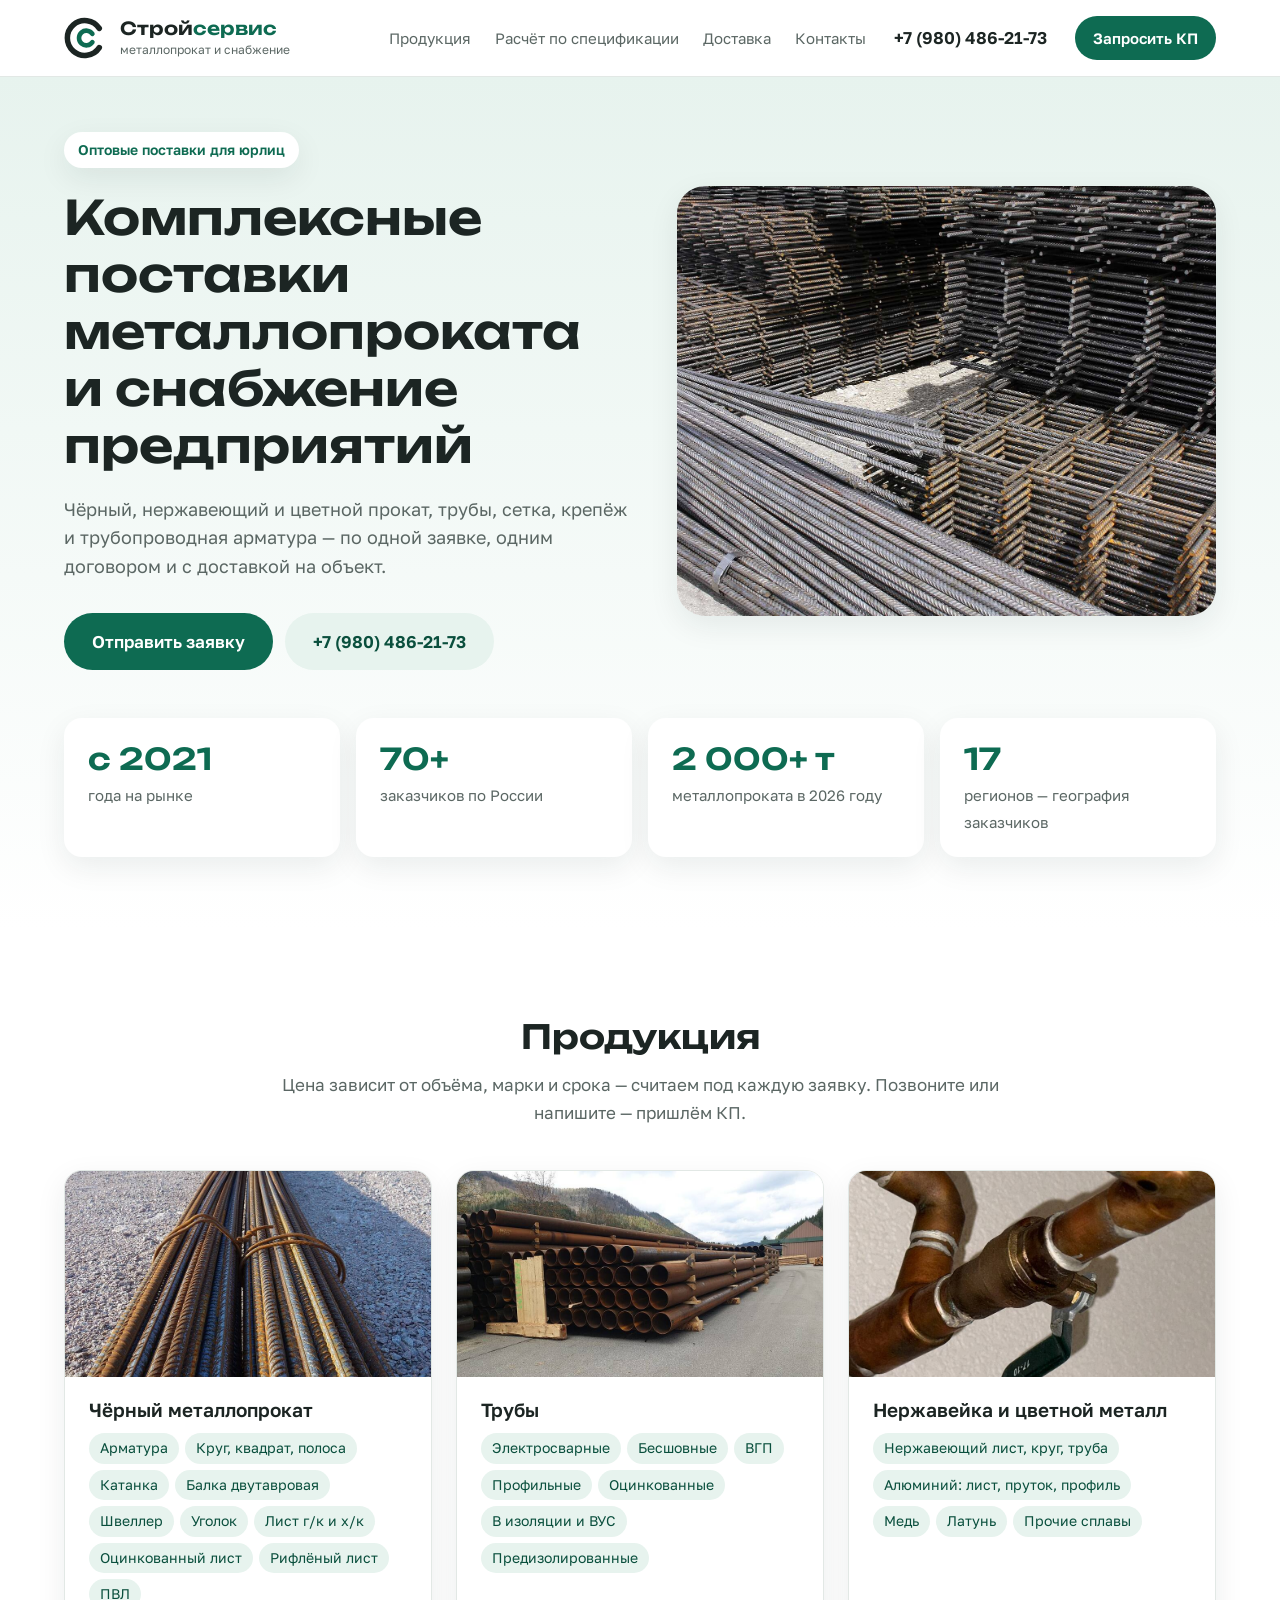
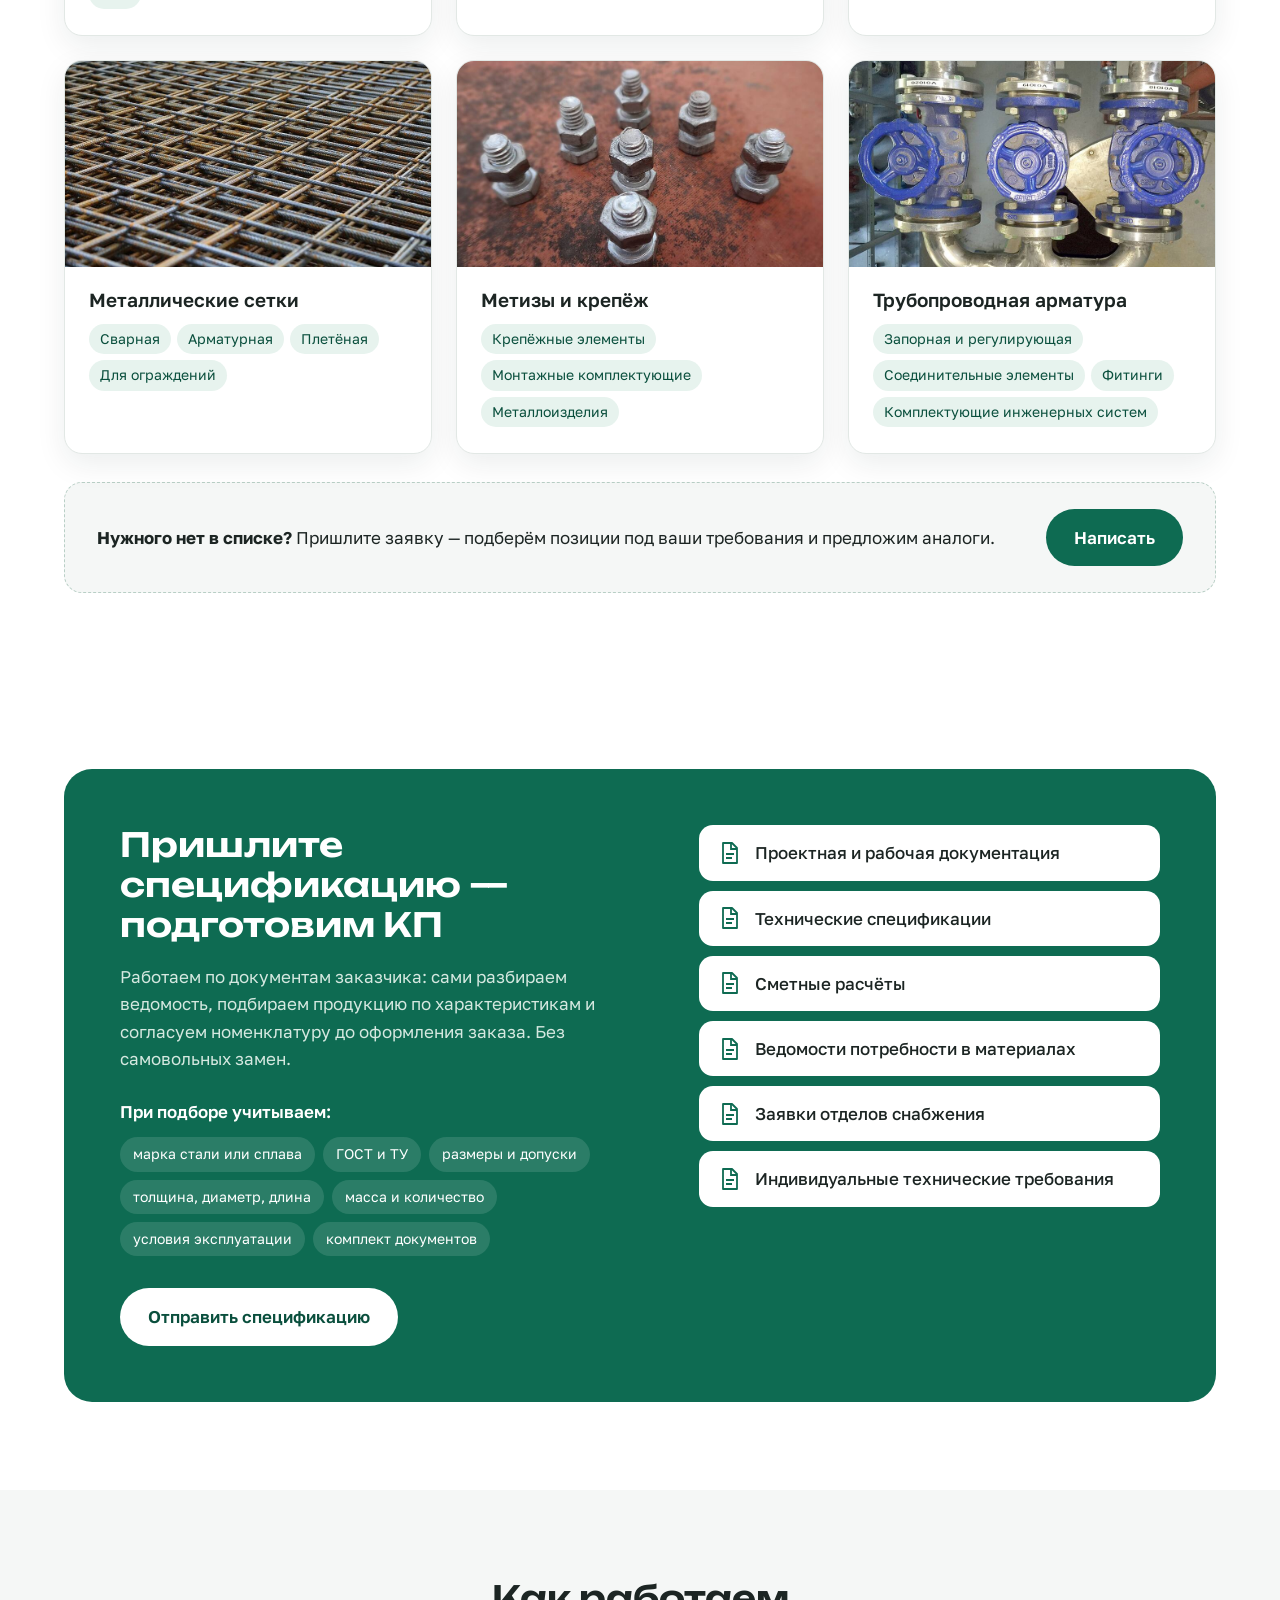
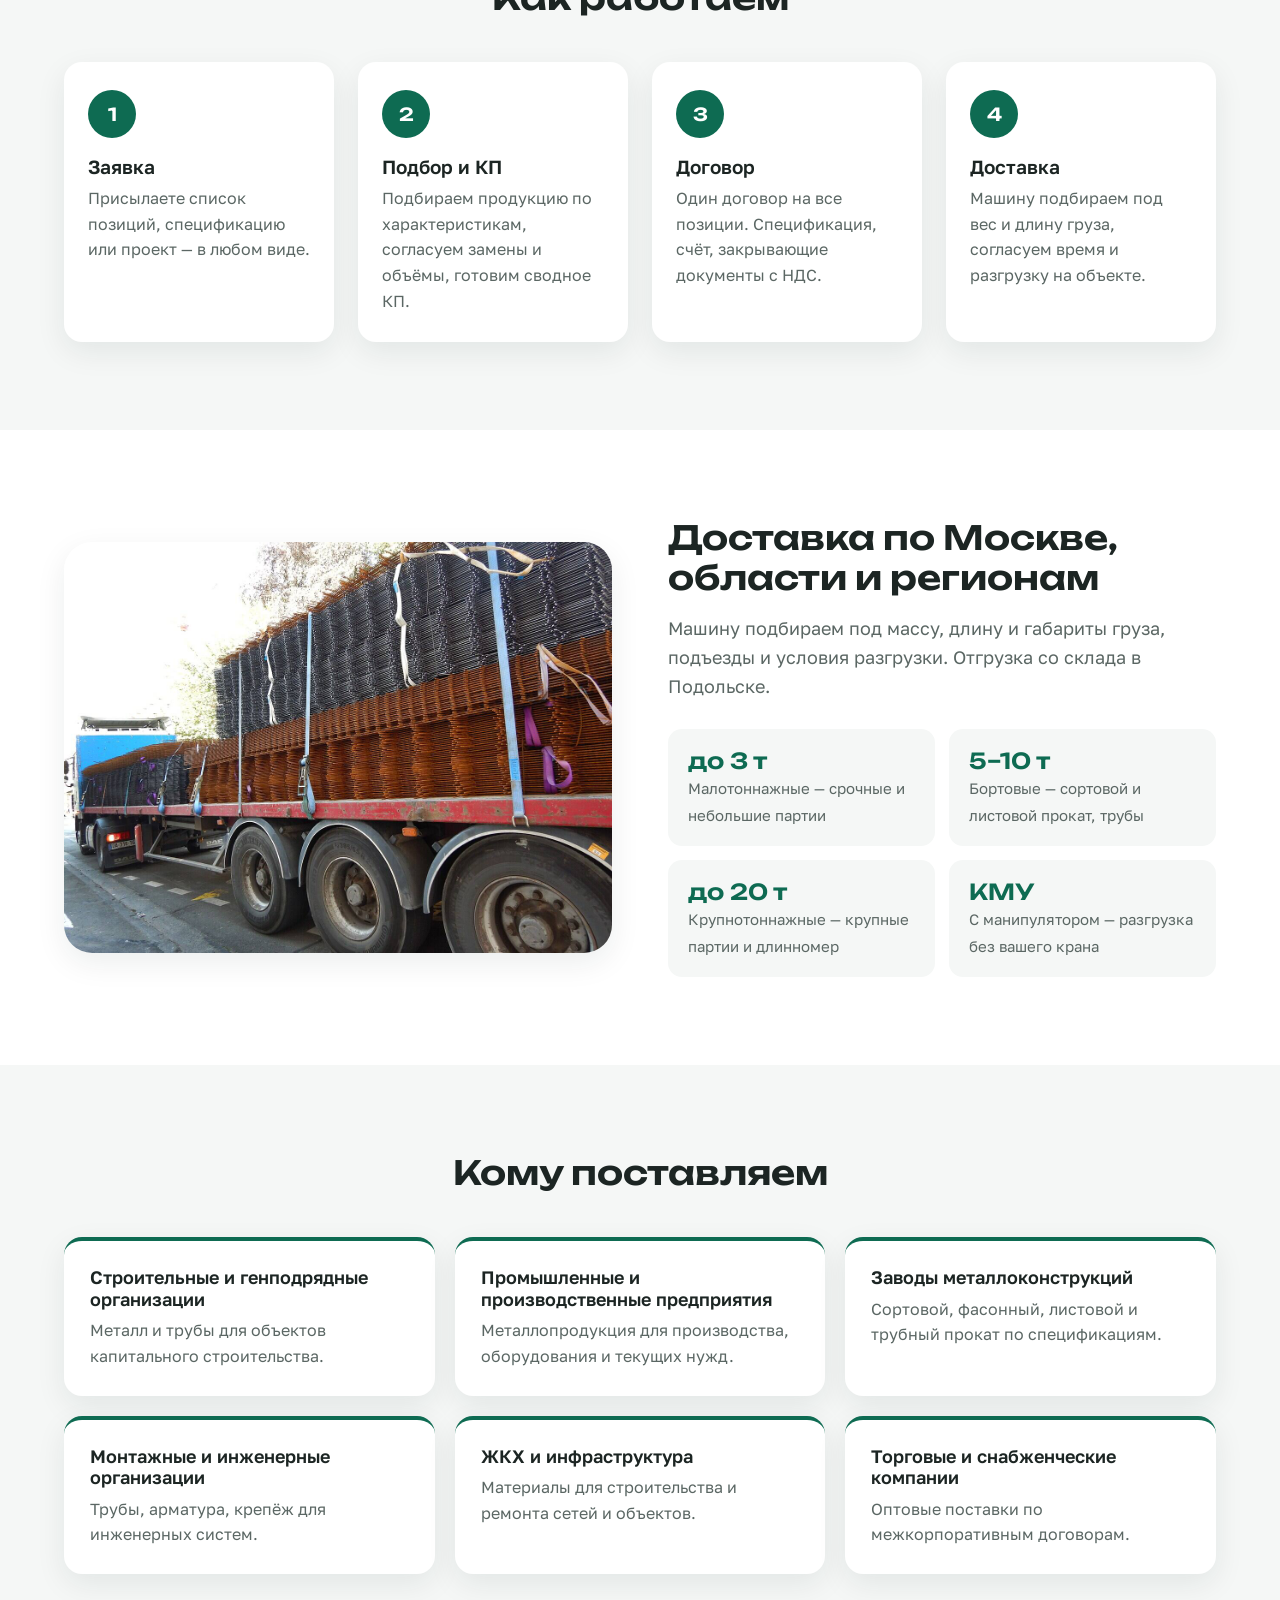
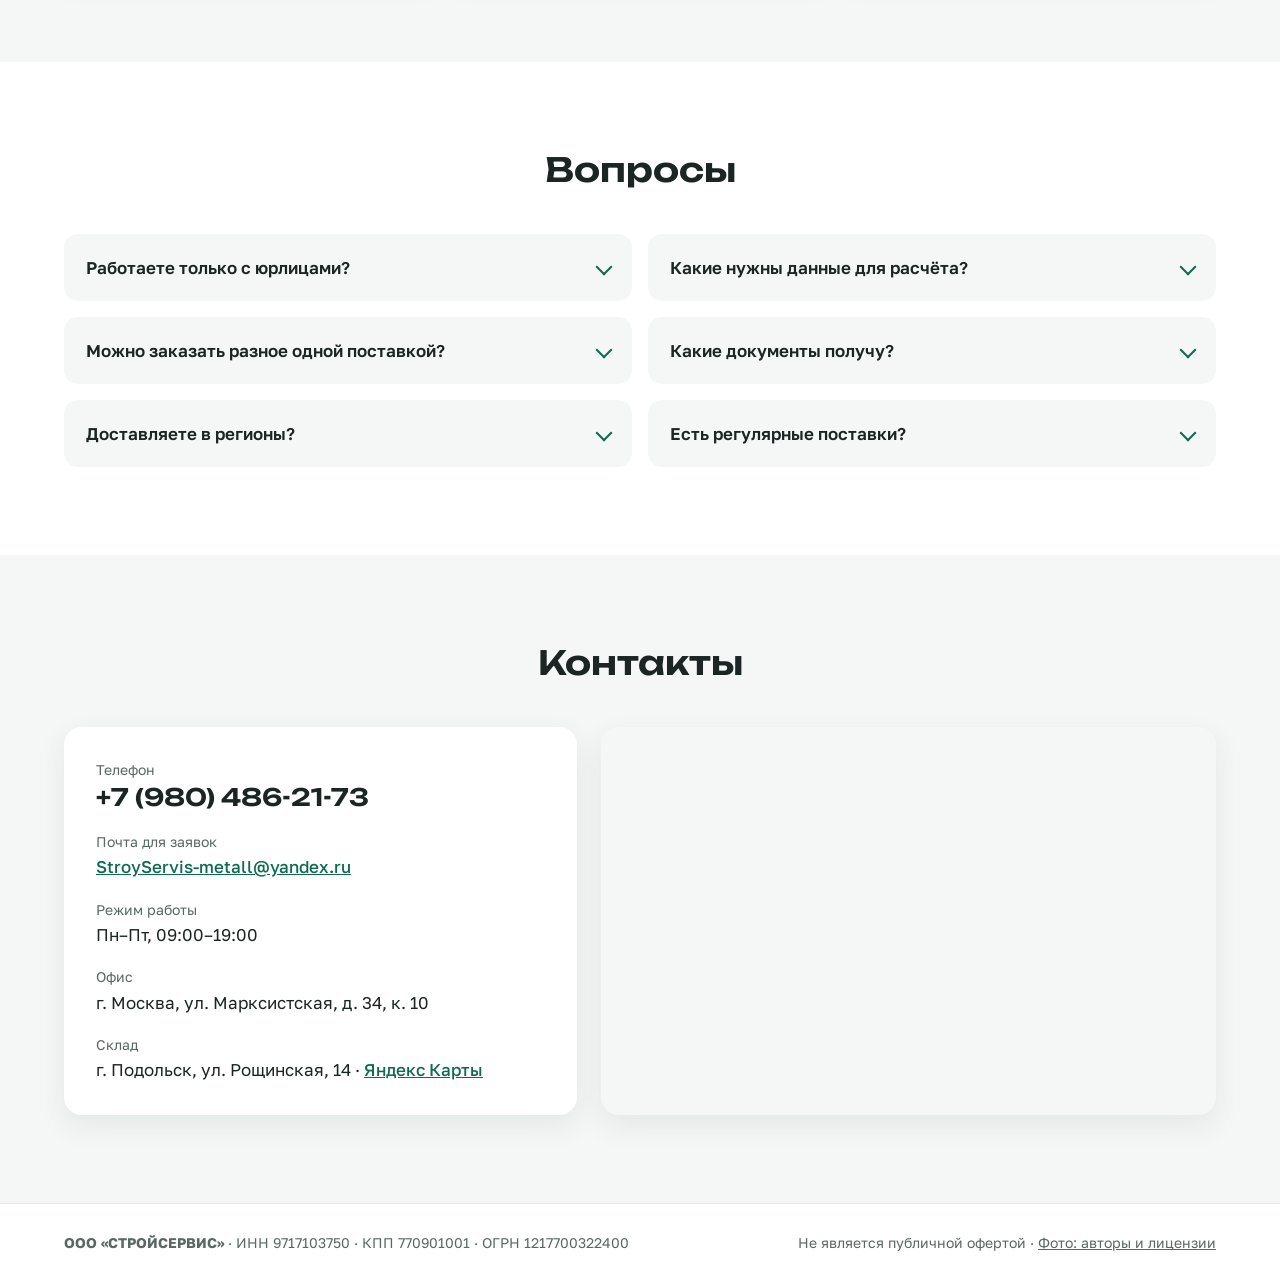
==== index.html @ 0dcf2a74 "Превью: заголовок «Комплексные поставки…»" ====
<!doctype html>
<html lang="ru">
<head>
<meta charset="utf-8">
<meta name="viewport" content="width=device-width, initial-scale=1">
<title>Стройсервис — комплексные поставки металлопроката для предприятий</title>
<meta name="robots" content="noindex, nofollow">
<meta name="description" content="ООО «Стройсервис»: оптовые поставки металлопроката, труб, металлоизделий и трубопроводной арматуры для строительных и промышленных предприятий. Москва и регионы.">
<meta property="og:type" content="website">
<meta property="og:site_name" content="Стройсервис">
<meta property="og:title" content="Стройсервис — комплексные поставки металлопроката и снабжение предприятий">
<meta property="og:description" content="Прокат, трубы, сетка, крепёж и трубопроводная арматура для юрлиц. Одним договором, с доставкой.">
<meta property="og:url" content="https://stroyservice-ru.github.io/">
<meta property="og:image" content="https://stroyservice-ru.github.io/img/og.jpg?v=91aa6e5f">
<meta property="og:image:width" content="1200">
<meta property="og:image:height" content="630">
<meta name="twitter:card" content="summary_large_image">
<link rel="icon" href="favicon.svg?v=4ffc2f1a" type="image/svg+xml">
<link rel="preconnect" href="https://fonts.googleapis.com">
<link rel="preconnect" href="https://fonts.gstatic.com" crossorigin>
<link href="https://fonts.googleapis.com/css2?family=Unbounded:wght@500;600;700&family=Golos+Text:wght@400;500;600&display=swap" rel="stylesheet">
<link rel="stylesheet" href="style.css?v=52bc9fd4">
</head>
<body>
<header class="top">
  <div class="wrap top-in">
    <a class="logo" href="#" aria-label="Стройсервис">
      <svg class="logo-mark" viewBox="0 0 48 48" aria-hidden="true"><g fill="none" stroke-linecap="round"><path stroke="#1c2523" stroke-width="6" d="M38.5 13.5A19 19 0 1 0 38.5 34.5"/><path stroke="#0e6b52" stroke-width="5" d="M31 19.5A8 8 0 1 0 31 28.5"/></g></svg>
      <span class="logo-txt">Строй<em>сервис</em><small>металлопрокат и снабжение</small></span>
    </a>
    <nav class="menu">
      <a href="#catalog">Продукция</a><a href="#spec">Расчёт по спецификации</a>
      <a href="#delivery">Доставка</a><a href="#contacts">Контакты</a>
    </nav>
    <a class="top-tel" href="tel:+79804862173">+7 (980) 486-21-73</a>
    <a class="pill" href="mailto:StroyServis-metall@yandex.ru?subject=%D0%97%D0%B0%D1%8F%D0%B2%D0%BA%D0%B0">Запросить КП</a>
  </div>
</header>
<main>
<section class="hero">
  <div class="wrap hero-in">
    <div class="hero-txt">
      <span class="badge">Оптовые поставки для юрлиц</span>
      <h1>Комплексные поставки металлопроката и&nbsp;снабжение предприятий</h1>
      <p class="lead">Чёрный, нержавеющий и цветной прокат, трубы, сетка, крепёж и трубопроводная арматура —
      по одной заявке, одним договором и с доставкой на объект.</p>
      <div class="cta">
        <a class="btn" href="mailto:StroyServis-metall@yandex.ru?subject=%D0%97%D0%B0%D1%8F%D0%B2%D0%BA%D0%B0">Отправить заявку</a>
        <a class="btn alt" href="tel:+79804862173">+7 (980) 486-21-73</a>
      </div>
    </div>
    <div class="hero-pic" style="background-image:url('img/hero.jpg?v=49f546a7')"></div>
  </div>
  <div class="wrap"><ul class="stats"><li><b>с 2021</b><span>года на рынке</span></li><li><b>70+</b><span>заказчиков по России</span></li><li><b>2 000+ т</b><span>металлопроката в 2026 году</span></li><li><b>17</b><span>регионов — география заказчиков</span></li></ul></div>
</section>
<section class="sec" id="catalog">
  <div class="wrap">
    <div class="head-c"><h2>Продукция</h2>
    <p>Цена зависит от объёма, марки и срока — считаем под каждую заявку. Позвоните или напишите — пришлём КП.</p></div>
    <div class="cards"><article class="card">
      <div class="card-pic" style="background-image:url('img/c-black.jpg?v=7d3b53fc')"></div>
      <div class="card-body"><h3>Чёрный металлопрокат</h3><ul><li>Арматура</li><li>Круг, квадрат, полоса</li><li>Катанка</li><li>Балка двутавровая</li><li>Швеллер</li><li>Уголок</li><li>Лист г/к и х/к</li><li>Оцинкованный лист</li><li>Рифлёный лист</li><li>ПВЛ</li></ul></div>
    </article><article class="card">
      <div class="card-pic" style="background-image:url('img/c-pipe.jpg?v=0b0b3c51')"></div>
      <div class="card-body"><h3>Трубы</h3><ul><li>Электросварные</li><li>Бесшовные</li><li>ВГП</li><li>Профильные</li><li>Оцинкованные</li><li>В изоляции и ВУС</li><li>Предизолированные</li></ul></div>
    </article><article class="card">
      <div class="card-pic" style="background-image:url('img/c-inox.jpg?v=9168c365')"></div>
      <div class="card-body"><h3>Нержавейка и цветной металл</h3><ul><li>Нержавеющий лист, круг, труба</li><li>Алюминий: лист, пруток, профиль</li><li>Медь</li><li>Латунь</li><li>Прочие сплавы</li></ul></div>
    </article><article class="card">
      <div class="card-pic" style="background-image:url('img/c-mesh.jpg?v=5ff40beb')"></div>
      <div class="card-body"><h3>Металлические сетки</h3><ul><li>Сварная</li><li>Арматурная</li><li>Плетёная</li><li>Для ограждений</li></ul></div>
    </article><article class="card">
      <div class="card-pic" style="background-image:url('img/c-bolt.jpg?v=a16e1aef')"></div>
      <div class="card-body"><h3>Метизы и крепёж</h3><ul><li>Крепёжные элементы</li><li>Монтажные комплектующие</li><li>Металлоизделия</li></ul></div>
    </article><article class="card">
      <div class="card-pic" style="background-image:url('img/c-valve.jpg?v=7ba234da')"></div>
      <div class="card-body"><h3>Трубопроводная арматура</h3><ul><li>Запорная и регулирующая</li><li>Соединительные элементы</li><li>Фитинги</li><li>Комплектующие инженерных систем</li></ul></div>
    </article></div>
    <div class="more">
      <p><b>Нужного нет в списке?</b> Пришлите заявку — подберём позиции под ваши требования и предложим аналоги.</p>
      <a class="btn" href="mailto:StroyServis-metall@yandex.ru?subject=%D0%97%D0%B0%D1%8F%D0%B2%D0%BA%D0%B0">Написать</a>
    </div>
  </div>
</section>
<section class="sec" id="spec">
  <div class="wrap">
    <div class="panel">
      <div class="panel-txt">
        <h2>Пришлите спецификацию — подготовим КП</h2>
        <p>Работаем по документам заказчика: сами разбираем ведомость, подбираем продукцию по характеристикам
        и согласуем номенклатуру до оформления заказа. Без самовольных замен.</p>
        <p class="tags-t">При подборе учитываем:</p>
        <div class="tags"><span>марка стали или сплава</span><span>ГОСТ и ТУ</span><span>размеры и допуски</span><span>толщина, диаметр, длина</span><span>масса и количество</span><span>условия эксплуатации</span><span>комплект документов</span></div>
        <a class="btn light" href="mailto:StroyServis-metall@yandex.ru?subject=%D0%97%D0%B0%D1%8F%D0%B2%D0%BA%D0%B0">Отправить спецификацию</a>
      </div>
      <ul class="docs"><li><svg viewBox="0 0 24 24" aria-hidden="true"><path d="M6 2h9l5 5v15H6z" fill="none" stroke="currentColor" stroke-width="1.8" stroke-linejoin="round"/><path d="M14 2v6h6M9 13h8M9 17h6" fill="none" stroke="currentColor" stroke-width="1.8"/></svg><span>Проектная и рабочая документация</span></li><li><svg viewBox="0 0 24 24" aria-hidden="true"><path d="M6 2h9l5 5v15H6z" fill="none" stroke="currentColor" stroke-width="1.8" stroke-linejoin="round"/><path d="M14 2v6h6M9 13h8M9 17h6" fill="none" stroke="currentColor" stroke-width="1.8"/></svg><span>Технические спецификации</span></li><li><svg viewBox="0 0 24 24" aria-hidden="true"><path d="M6 2h9l5 5v15H6z" fill="none" stroke="currentColor" stroke-width="1.8" stroke-linejoin="round"/><path d="M14 2v6h6M9 13h8M9 17h6" fill="none" stroke="currentColor" stroke-width="1.8"/></svg><span>Сметные расчёты</span></li><li><svg viewBox="0 0 24 24" aria-hidden="true"><path d="M6 2h9l5 5v15H6z" fill="none" stroke="currentColor" stroke-width="1.8" stroke-linejoin="round"/><path d="M14 2v6h6M9 13h8M9 17h6" fill="none" stroke="currentColor" stroke-width="1.8"/></svg><span>Ведомости потребности в материалах</span></li><li><svg viewBox="0 0 24 24" aria-hidden="true"><path d="M6 2h9l5 5v15H6z" fill="none" stroke="currentColor" stroke-width="1.8" stroke-linejoin="round"/><path d="M14 2v6h6M9 13h8M9 17h6" fill="none" stroke="currentColor" stroke-width="1.8"/></svg><span>Заявки отделов снабжения</span></li><li><svg viewBox="0 0 24 24" aria-hidden="true"><path d="M6 2h9l5 5v15H6z" fill="none" stroke="currentColor" stroke-width="1.8" stroke-linejoin="round"/><path d="M14 2v6h6M9 13h8M9 17h6" fill="none" stroke="currentColor" stroke-width="1.8"/></svg><span>Индивидуальные технические требования</span></li></ul>
    </div>
  </div>
</section>
<section class="sec soft" id="how">
  <div class="wrap">
    <div class="head-c"><h2>Как работаем</h2></div>
    <ol class="steps"><li><i>1</i><h3>Заявка</h3><p>Присылаете список позиций, спецификацию или проект — в любом виде.</p></li><li><i>2</i><h3>Подбор и КП</h3><p>Подбираем продукцию по характеристикам, согласуем замены и объёмы, готовим сводное КП.</p></li><li><i>3</i><h3>Договор</h3><p>Один договор на все позиции. Спецификация, счёт, закрывающие документы с НДС.</p></li><li><i>4</i><h3>Доставка</h3><p>Машину подбираем под вес и длину груза, согласуем время и разгрузку на объекте.</p></li></ol>
  </div>
</section>
<section class="sec" id="delivery">
  <div class="wrap deliv">
    <div class="deliv-pic" style="background-image:url('img/delivery.jpg?v=4ece0dde')"></div>
    <div>
      <h2>Доставка по Москве, области и&nbsp;регионам</h2>
      <p class="lead">Машину подбираем под массу, длину и габариты груза, подъезды и условия разгрузки.
      Отгрузка со склада в Подольске.</p>
      <ul class="trucks"><li><b>до 3 т</b><span>Малотоннажные — срочные и небольшие партии</span></li><li><b>5–10 т</b><span>Бортовые — сортовой и листовой прокат, трубы</span></li><li><b>до 20 т</b><span>Крупнотоннажные — крупные партии и длинномер</span></li><li><b>КМУ</b><span>С манипулятором — разгрузка без вашего крана</span></li></ul>
    </div>
  </div>
</section>
<section class="sec soft" id="clients">
  <div class="wrap">
    <div class="head-c"><h2>Кому поставляем</h2></div>
    <ul class="clients"><li><h3>Строительные и генподрядные организации</h3><p>Металл и трубы для объектов капитального строительства.</p></li><li><h3>Промышленные и производственные предприятия</h3><p>Металлопродукция для производства, оборудования и текущих нужд.</p></li><li><h3>Заводы металлоконструкций</h3><p>Сортовой, фасонный, листовой и трубный прокат по спецификациям.</p></li><li><h3>Монтажные и инженерные организации</h3><p>Трубы, арматура, крепёж для инженерных систем.</p></li><li><h3>ЖКХ и инфраструктура</h3><p>Материалы для строительства и ремонта сетей и объектов.</p></li><li><h3>Торговые и снабженческие компании</h3><p>Оптовые поставки по межкорпоративным договорам.</p></li></ul>
  </div>
</section>
<section class="sec" id="faq">
  <div class="wrap">
    <div class="head-c"><h2>Вопросы</h2></div>
    <div class="faq"><details><summary>Работаете только с юрлицами?</summary><p>Да. Работаем с организациями и ИП по договору поставки, с НДС.</p></details><details><summary>Какие нужны данные для расчёта?</summary><p>Достаточно списка: наименование, марка, размеры, количество. Если есть спецификация или ведомость из проекта — присылайте её, разберём сами.</p></details><details><summary>Можно заказать разное одной поставкой?</summary><p>Да: прокат, трубы, сетка, крепёж и арматура — одним договором и одной доставкой.</p></details><details><summary>Какие документы получу?</summary><p>Договор, спецификацию, счёт, УПД. Сертификаты качества — на продукцию, по которой они предусмотрены изготовителем.</p></details><details><summary>Доставляете в регионы?</summary><p>Да. Москва, Московская область и другие регионы России — срок и стоимость считаем под заявку.</p></details><details><summary>Есть регулярные поставки?</summary><p>Да. Для постоянных заказчиков организуем поставки по графику проекта или текущим потребностям.</p></details></div>
  </div>
</section>
<section class="sec soft" id="contacts">
  <div class="wrap">
    <div class="head-c"><h2>Контакты</h2></div>
    <div class="cont">
      <div class="cont-card">
        <div><span>Телефон</span><a class="tel" href="tel:+79804862173">+7 (980) 486-21-73</a></div>
        <div><span>Почта для заявок</span><a href="mailto:StroyServis-metall@yandex.ru?subject=%D0%97%D0%B0%D1%8F%D0%B2%D0%BA%D0%B0">StroyServis-metall@yandex.ru</a></div>
        <div><span>Режим работы</span>Пн–Пт, 09:00–19:00</div>
        <div><span>Офис</span>г. Москва, ул. Марксистская, д. 34, к. 10</div>
        <div><span>Склад</span>г. Подольск, ул. Рощинская, 14 · <a href="https://yandex.ru/maps/?pt=37.572185,55.42775&z=16&l=map" target="_blank" rel="noopener">Яндекс Карты</a></div>
      </div>
      <iframe class="map" src="https://www.openstreetmap.org/export/embed.html?bbox=37.560185%2C55.42275%2C37.584185%2C55.432750000000006&layer=mapnik&marker=55.42775%2C37.572185" title="Склад на карте" loading="lazy" allowfullscreen></iframe>
    </div>
  </div>
</section>
<footer class="foot">
  <div class="wrap foot-in">
    <span><b>ООО «СТРОЙСЕРВИС»</b> · ИНН 9717103750 · КПП 770901001 · ОГРН 1217700322400</span>
    <span>Не является публичной офертой · <a href="foto.html">Фото: авторы и лицензии</a></span>
  </div>
</footer>
</main>
</body>
</html>
---- style.css ----
/* Стройсервис: светлый, зелёный акцент, скругления и мягкие тени */
:root {
  --green: #0e6b52;
  --green-d: #0a4f3d;
  --mint: #e7f3ee;
  --bg: #ffffff;
  --soft: #f5f7f6;
  --text: #1c2523;
  --muted: #5b6764;
  --line: #e2e8e5;
  --r: 18px;
  --shadow: 0 10px 30px rgba(16, 40, 33, .08);
}
* { box-sizing: border-box; margin: 0; padding: 0; }
html { scroll-behavior: smooth; scroll-padding-top: 90px; }
body { font: 400 17px/1.6 "Golos Text", system-ui, sans-serif; color: var(--text); background: var(--bg); }
a { color: inherit; }
ul, ol { list-style: none; }
h1, h2, h3 { font-family: "Unbounded", "Golos Text", sans-serif; font-weight: 600; line-height: 1.2; }
h1 { font-size: clamp(30px, 3.7vw, 50px); }
h2 { font-size: clamp(24px, 2.6vw, 36px); }
h3 { font-family: "Golos Text", sans-serif; font-weight: 600; font-size: 19px; }
.wrap { max-width: 1200px; margin: 0 auto; padding: 0 24px; }
.lead { font-size: 18px; color: var(--muted); }

.btn { display: inline-block; padding: 15px 28px; border-radius: 999px; background: var(--green); color: #fff;
  font-weight: 600; text-decoration: none; transition: background .2s, transform .2s; }
.btn:hover { background: var(--green-d); transform: translateY(-1px); }
.btn.alt { background: var(--mint); color: var(--green-d); }
.btn.alt:hover { background: #d5ebe2; }
.btn.light { background: #fff; color: var(--green-d); }
.btn.light:hover { background: var(--mint); }

/* шапка */
.top { position: sticky; top: 0; z-index: 10; background: rgba(255,255,255,.97); box-shadow: 0 1px 0 var(--line); }
.top-in { display: flex; align-items: center; gap: 28px; height: 76px; }
.logo { display: flex; align-items: center; gap: 12px; text-decoration: none; }
.logo-mark { width: 44px; height: 44px; flex: none; }
.logo-txt { font: 600 18px "Unbounded", sans-serif; line-height: 1.1; }
.logo-txt em { font-style: normal; color: var(--green); }
.logo-txt small { display: block; font: 400 12px "Golos Text", sans-serif; color: var(--muted); margin-top: 3px; }
.menu { display: flex; gap: 24px; margin-left: auto; font-size: 15px; }
.menu a { text-decoration: none; color: var(--muted); }
.menu a:hover { color: var(--green); }
.top-tel { font-weight: 600; text-decoration: none; white-space: nowrap; }
.pill { padding: 10px 18px; border-radius: 999px; background: var(--green); color: #fff; text-decoration: none;
  font-weight: 600; font-size: 15px; white-space: nowrap; }

/* первый экран */
.hero { padding: 56px 0 72px; background: linear-gradient(180deg, var(--mint) 0%, #fff 100%); }
.hero-in { display: grid; grid-template-columns: 1.05fr 1fr; gap: 48px; align-items: center; }
.badge { display: inline-block; padding: 7px 14px; border-radius: 999px; background: #fff; color: var(--green);
  font-weight: 600; font-size: 14px; box-shadow: var(--shadow); margin-bottom: 22px; }
.hero h1 { margin-bottom: 20px; }
.hero .lead { margin-bottom: 32px; }
.cta { display: flex; flex-wrap: wrap; gap: 12px; }
.hero-pic { aspect-ratio: 5/4; border-radius: 28px; background: center/cover no-repeat; box-shadow: var(--shadow); }
.stats { display: grid; grid-template-columns: repeat(4, 1fr); gap: 16px; margin-top: 48px; }
.stats li { background: #fff; border-radius: var(--r); padding: 22px 24px; box-shadow: var(--shadow); }
.stats b { display: block; font: 600 30px "Unbounded", sans-serif; color: var(--green); margin-bottom: 4px; }
.stats span { font-size: 15px; color: var(--muted); }

/* секции */
.sec { padding: 88px 0; }
.sec.soft { background: var(--soft); }
.head-c { text-align: center; max-width: 720px; margin: 0 auto 44px; }
.head-c p { color: var(--muted); margin-top: 14px; }

/* продукция */
.cards { display: grid; grid-template-columns: repeat(3, 1fr); gap: 24px; }
.card { background: #fff; border-radius: var(--r); overflow: hidden; box-shadow: var(--shadow); border: 1px solid var(--line);
  transition: transform .2s, box-shadow .2s; }
.card:hover { transform: translateY(-4px); box-shadow: 0 16px 40px rgba(16,40,33,.13); }
.card-pic { aspect-ratio: 16/9; background: var(--soft) center/cover no-repeat; }
.card-body { padding: 22px 24px 26px; }
.card h3 { margin-bottom: 12px; }
.card ul { display: flex; flex-wrap: wrap; gap: 6px; }
.card li { font-size: 14px; padding: 4px 11px; border-radius: 999px; background: var(--mint); color: var(--green-d); }
.more { margin-top: 28px; display: flex; align-items: center; justify-content: space-between; gap: 24px;
  padding: 26px 32px; border-radius: var(--r); background: var(--soft); border: 1px dashed #b9cfc6; }

/* спецификация */
.panel { display: grid; grid-template-columns: 1.15fr 1fr; gap: 48px; padding: 56px; border-radius: 28px;
  background: var(--green); color: #fff; }
.panel h2 { margin-bottom: 18px; }
.panel p { color: #d5e8e0; }
.panel .tags-t { margin-top: 26px; font-weight: 600; color: #fff; }
.tags { display: flex; flex-wrap: wrap; gap: 8px; margin: 12px 0 32px; }
.tags span { font-size: 14px; padding: 6px 13px; border-radius: 999px; background: rgba(255,255,255,.12); }
.docs { display: grid; gap: 10px; align-content: start; }
.docs li { display: flex; align-items: center; gap: 14px; background: #fff; color: var(--text); border-radius: 14px;
  padding: 14px 18px; font-weight: 500; }
.docs svg { width: 24px; height: 24px; color: var(--green); flex: none; }

/* шаги */
.steps { display: grid; grid-template-columns: repeat(4, 1fr); gap: 24px; }
.steps li { background: #fff; border-radius: var(--r); padding: 28px 24px; box-shadow: var(--shadow); }
.steps i { display: grid; place-items: center; width: 48px; height: 48px; border-radius: 50%; background: var(--green);
  color: #fff; font: 600 18px "Unbounded", sans-serif; font-style: normal; margin-bottom: 18px; }
.steps h3 { margin-bottom: 8px; }
.steps p { color: var(--muted); font-size: 16px; }

/* доставка */
.deliv { display: grid; grid-template-columns: 1fr 1fr; gap: 56px; align-items: center; }
.deliv-pic { aspect-ratio: 4/3; border-radius: 28px; background: center/cover no-repeat; box-shadow: var(--shadow); }
.deliv h2 { margin-bottom: 16px; }
.trucks { margin-top: 28px; display: grid; grid-template-columns: 1fr 1fr; gap: 14px; }
.trucks li { padding: 18px 20px; border-radius: 14px; background: var(--soft); }
.trucks b { display: block; font: 600 22px "Unbounded", sans-serif; color: var(--green); }
.trucks span { font-size: 15px; color: var(--muted); }

/* заказчики */
.clients { display: grid; grid-template-columns: repeat(3, 1fr); gap: 20px; }
.clients li { background: #fff; border-radius: var(--r); padding: 26px; border-top: 4px solid var(--green); box-shadow: var(--shadow); }
.clients h3 { margin-bottom: 8px; font-size: 18px; }
.clients p { color: var(--muted); font-size: 16px; }

/* вопросы */
.faq { display: grid; grid-template-columns: 1fr 1fr; gap: 16px; align-items: start; }
details { background: var(--soft); border-radius: 14px; }
summary { cursor: pointer; padding: 20px 56px 20px 22px; font-weight: 600; list-style: none; position: relative; }
summary::-webkit-details-marker { display: none; }
summary::after { content: ""; position: absolute; right: 22px; top: 50%; width: 10px; height: 10px; margin-top: -7px;
  border-right: 2px solid var(--green); border-bottom: 2px solid var(--green); transform: rotate(45deg); transition: transform .2s; }
details[open] summary::after { transform: rotate(-135deg); margin-top: -2px; }
details p { padding: 0 22px 20px; color: var(--muted); }

/* контакты */
.cont { display: grid; grid-template-columns: 1fr 1.2fr; gap: 24px; }
.cont-card { background: #fff; border-radius: var(--r); padding: 32px; box-shadow: var(--shadow); display: grid; gap: 18px; }
.cont-card span { display: block; font-size: 14px; color: var(--muted); }
.cont-card a { color: var(--green); font-weight: 500; }
.cont-card .tel { font: 600 24px "Unbounded", sans-serif; color: var(--text); text-decoration: none; }
.map { width: 100%; height: 100%; min-height: 380px; border: 0; border-radius: var(--r); box-shadow: var(--shadow); }
.foot { padding: 28px 0; font-size: 14px; color: var(--muted); border-top: 1px solid var(--line); }
.foot-in { display: flex; flex-wrap: wrap; justify-content: space-between; gap: 10px 30px; }

/* страница фото */
.credits { max-width: 860px; }
.credits h2 { margin: 20px 0 16px; }
.credits ul { margin-top: 24px; font-size: 15px; }
.credits li { padding: 10px 0; border-top: 1px solid var(--line); }

/* адаптив */
@media (max-width: 1120px) {
  .menu { display: none; }
  .top-tel { margin-left: auto; }
}
@media (max-width: 960px) {
  .hero-in, .deliv, .cont { grid-template-columns: 1fr; gap: 32px; }
  .hero-pic { aspect-ratio: 16/9; }
  .stats, .steps { grid-template-columns: 1fr 1fr; }
  .cards, .clients { grid-template-columns: 1fr 1fr; }
  .panel { grid-template-columns: 1fr; padding: 36px; gap: 32px; }
  .faq { grid-template-columns: 1fr; }
}
@media (max-width: 640px) {
  body { font-size: 16px; }
  .wrap { padding: 0 16px; }
  .top-in { height: 64px; gap: 10px; }
  .logo-txt small, .pill { display: none; }
  .logo-mark { width: 36px; height: 36px; }
  .logo-txt { font-size: 15px; }
  .top-tel { font-size: 15px; }
  .hero { padding: 32px 0 48px; }
  .cta .btn { width: 100%; text-align: center; }
  .stats { gap: 10px; margin-top: 32px; }
  .stats li { padding: 16px; }
  .stats b { font-size: 22px; }
  .stats span { font-size: 13px; }
  .sec { padding: 60px 0; }
  .cards, .clients, .steps, .trucks { grid-template-columns: 1fr; }
  .more { flex-direction: column; align-items: start; padding: 22px; }
  .panel { padding: 26px 20px; border-radius: 20px; }
  .cont-card { padding: 24px; }
  .map { min-height: 300px; }
}
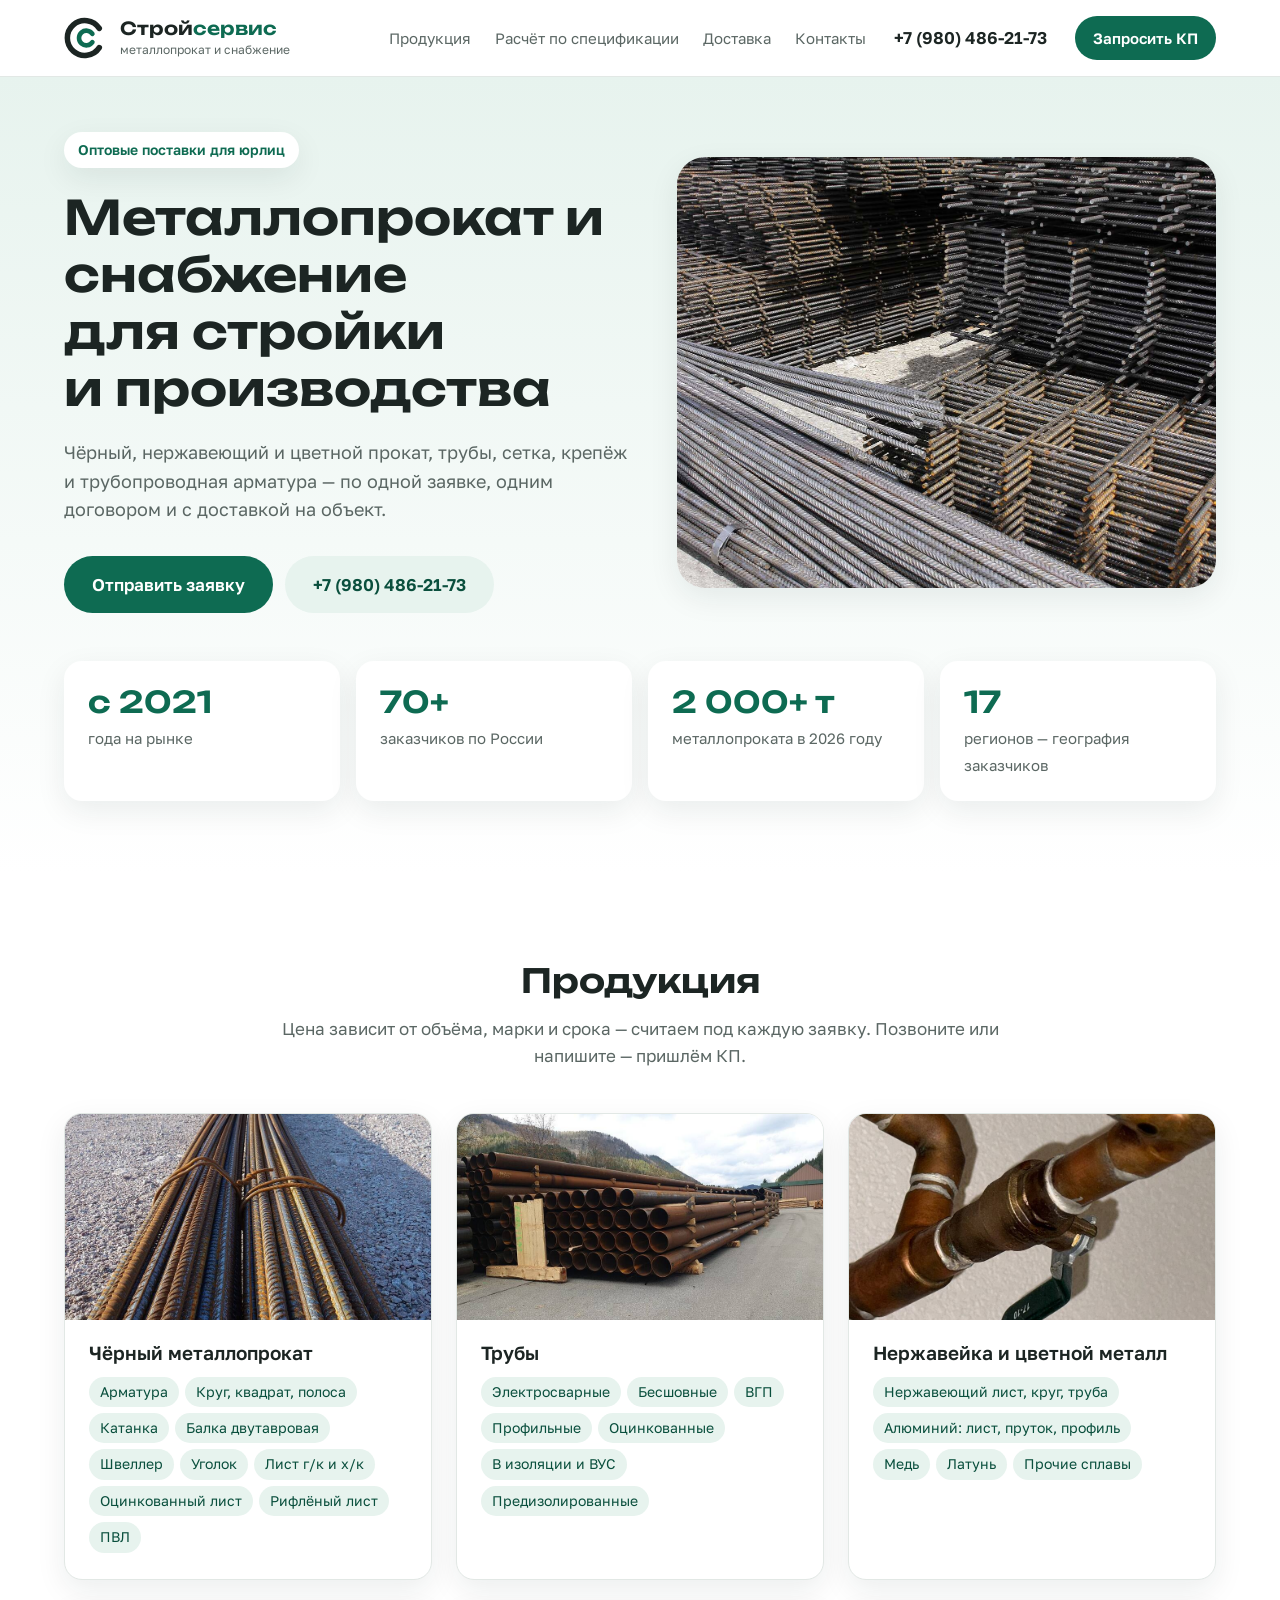
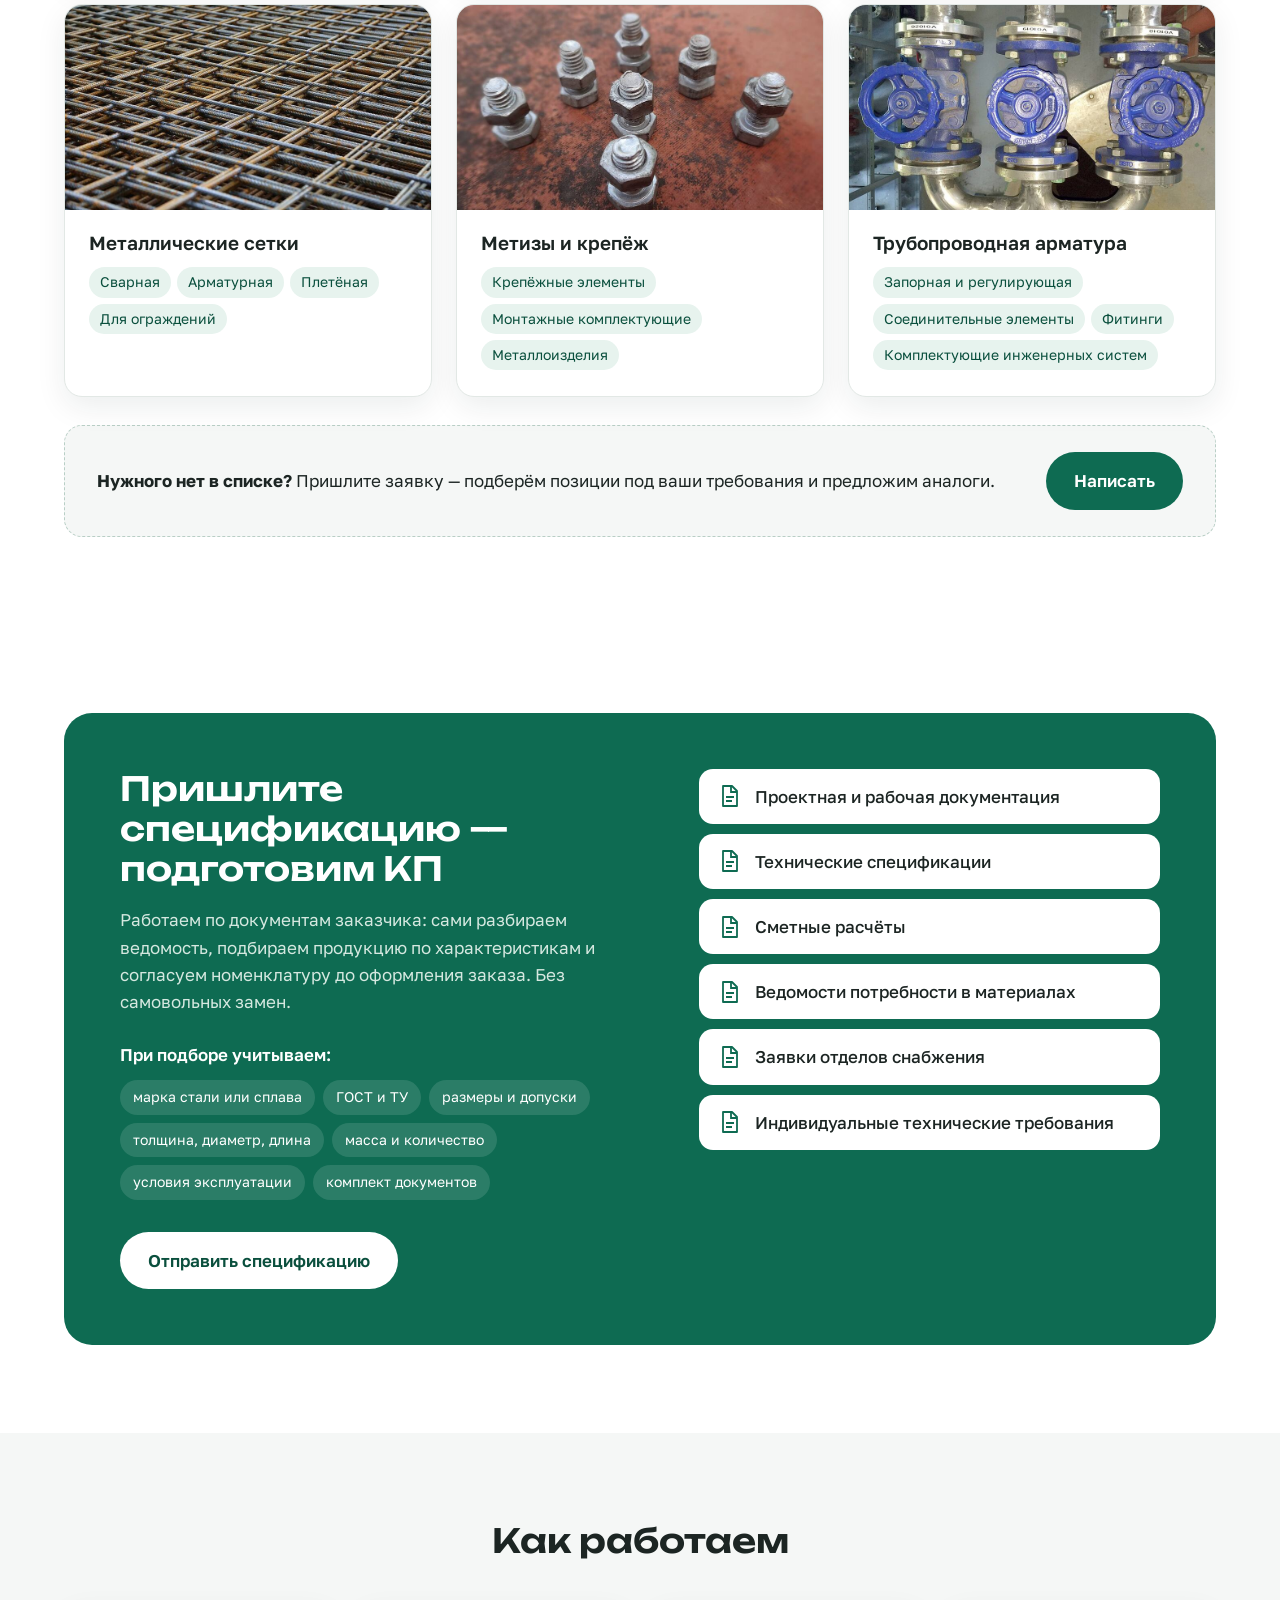
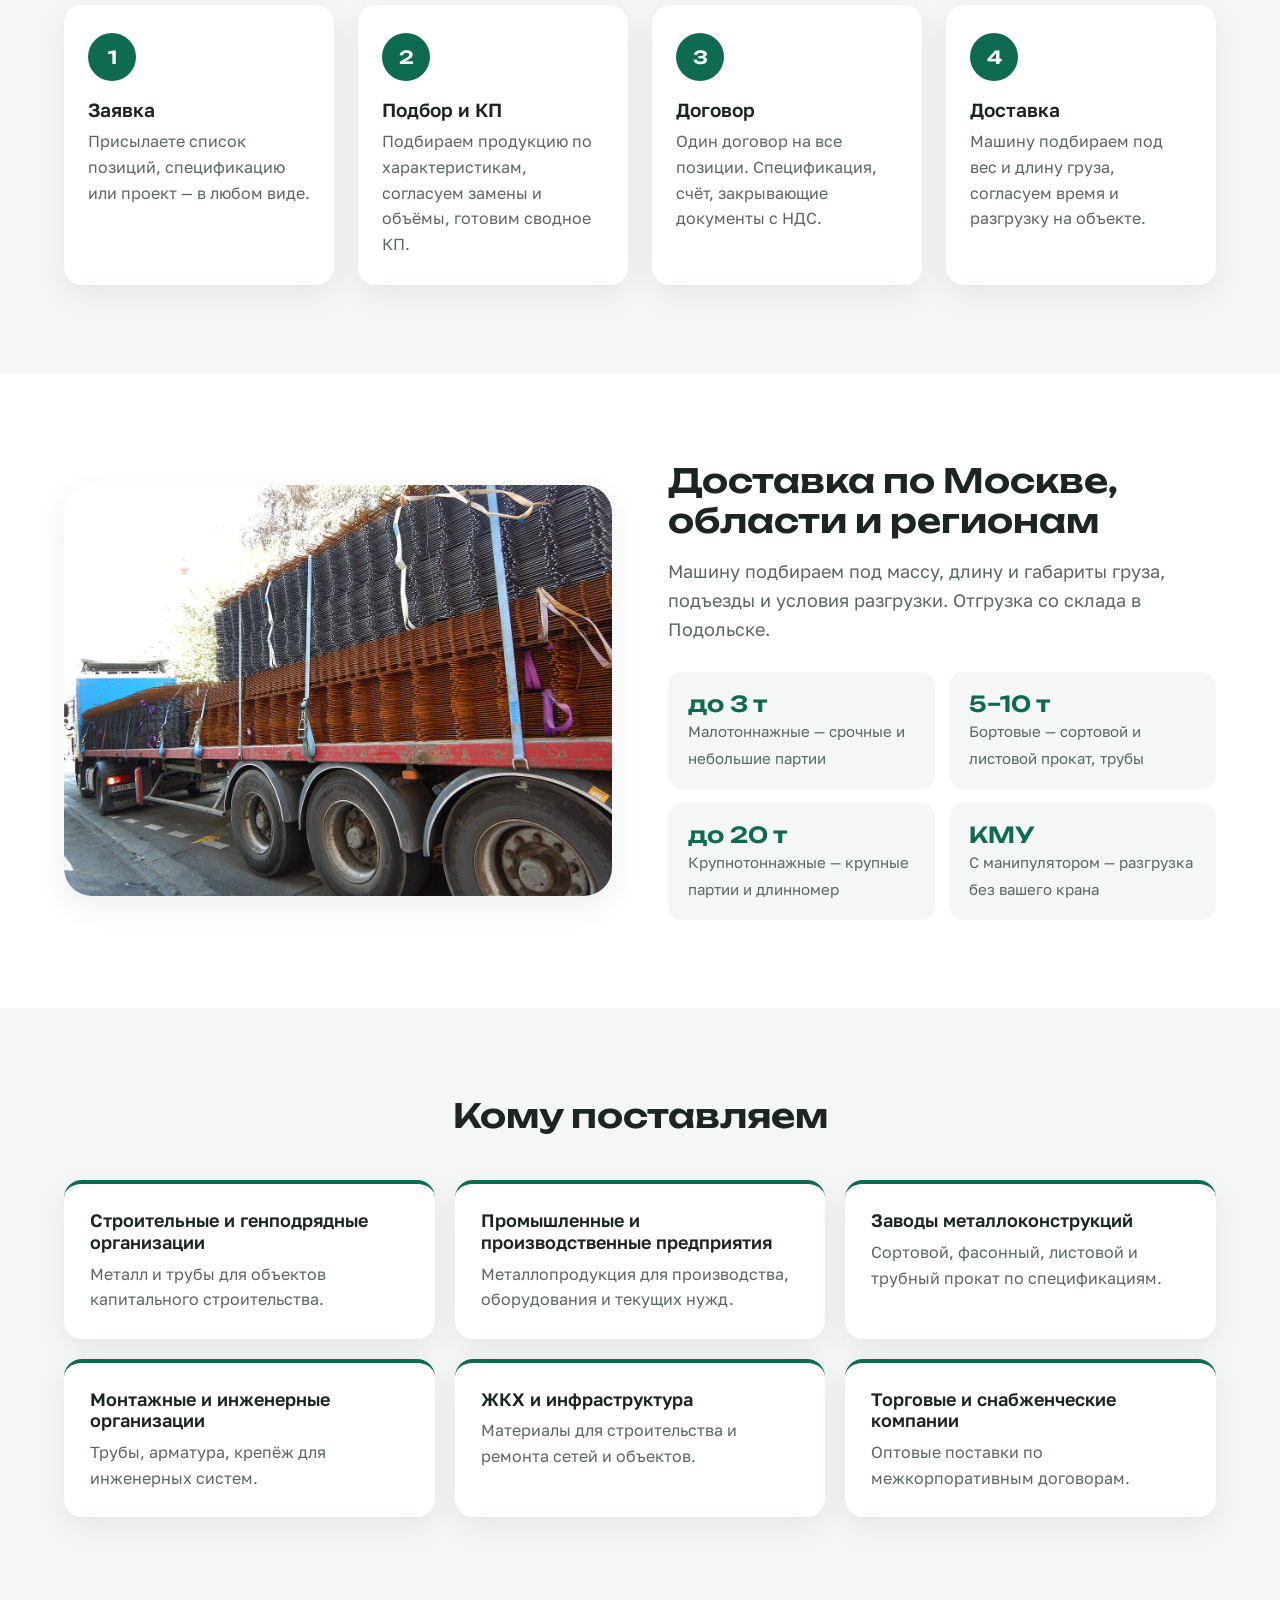
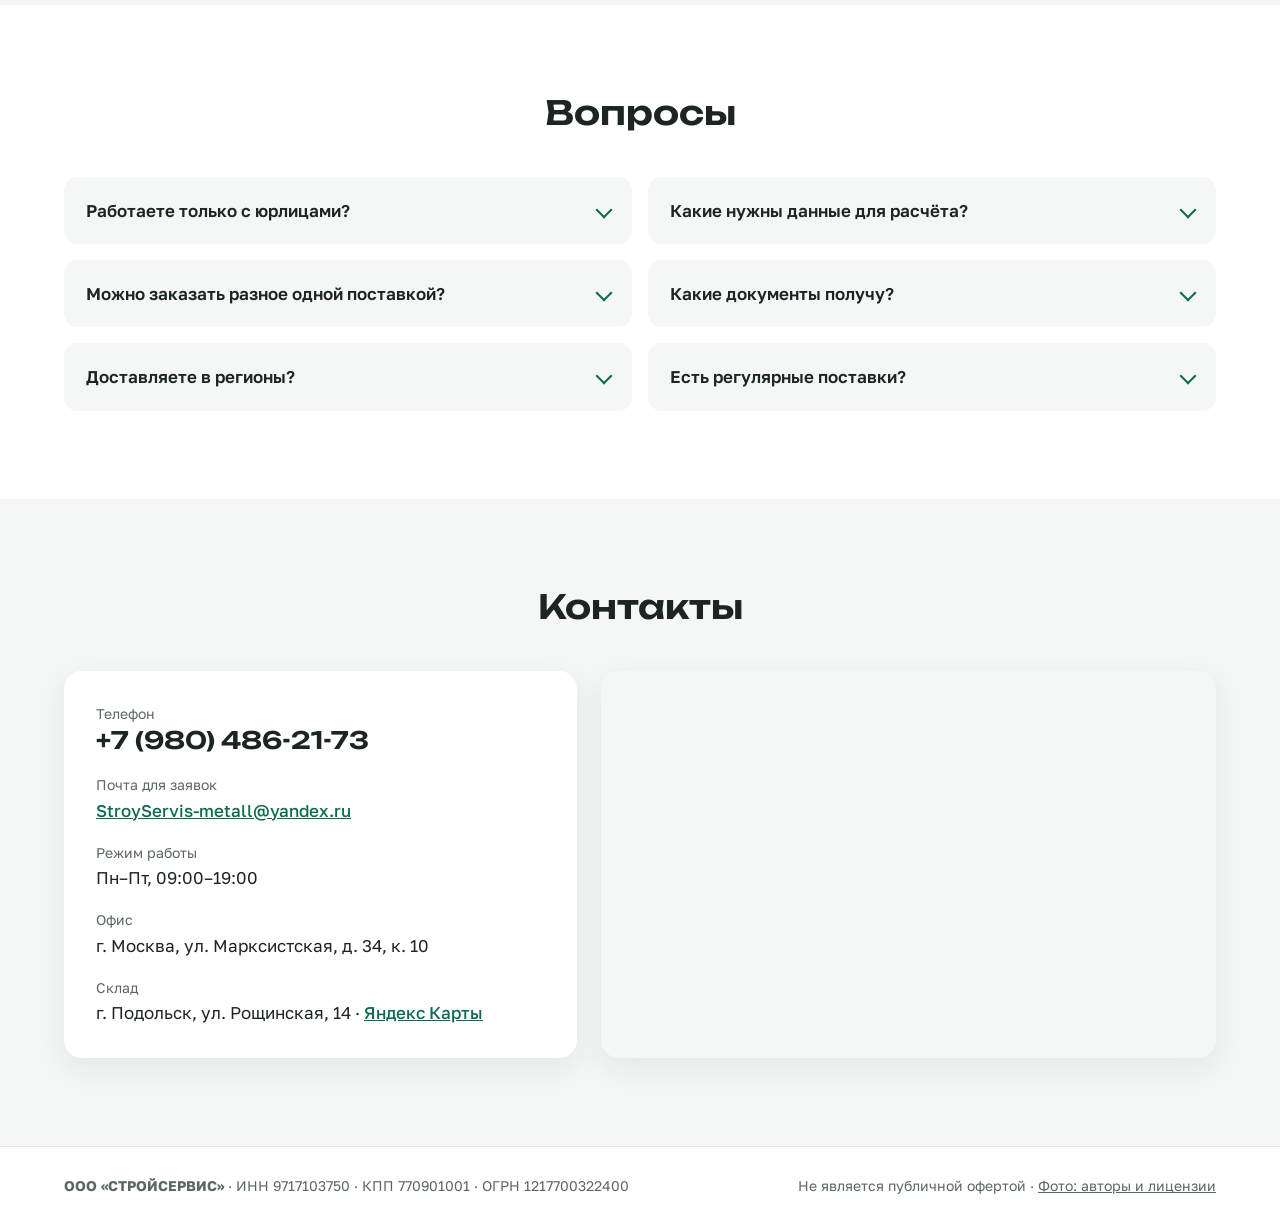
==== commit b59e061f: "Заголовок сайта: Металлопрокат и снабжение для стройки и производства" ====
--- a/index.html
+++ b/index.html
@@ -8,10 +8,10 @@
 <meta name="description" content="ООО «Стройсервис»: оптовые поставки металлопроката, труб, металлоизделий и трубопроводной арматуры для строительных и промышленных предприятий. Москва и регионы.">
 <meta property="og:type" content="website">
 <meta property="og:site_name" content="Стройсервис">
-<meta property="og:title" content="Стройсервис — комплексные поставки металлопроката и снабжение предприятий">
+<meta property="og:title" content="Стройсервис — металлопрокат оптом">
 <meta property="og:description" content="Прокат, трубы, сетка, крепёж и трубопроводная арматура для юрлиц. Одним договором, с доставкой.">
 <meta property="og:url" content="https://stroyservice-ru.github.io/">
-<meta property="og:image" content="https://stroyservice-ru.github.io/img/og.jpg?v=91aa6e5f">
+<meta property="og:image" content="https://stroyservice-ru.github.io/img/og.jpg?v=7b6bbb97">
 <meta property="og:image:width" content="1200">
 <meta property="og:image:height" content="630">
 <meta name="twitter:card" content="summary_large_image">
@@ -41,7 +41,7 @@
   <div class="wrap hero-in">
     <div class="hero-txt">
       <span class="badge">Оптовые поставки для юрлиц</span>
-      <h1>Комплексные поставки металлопроката и&nbsp;снабжение предприятий</h1>
+      <h1>Металлопрокат и снабжение для&nbsp;стройки и&nbsp;производства</h1>
       <p class="lead">Чёрный, нержавеющий и цветной прокат, трубы, сетка, крепёж и трубопроводная арматура —
       по одной заявке, одним договором и с доставкой на объект.</p>
       <div class="cta">
